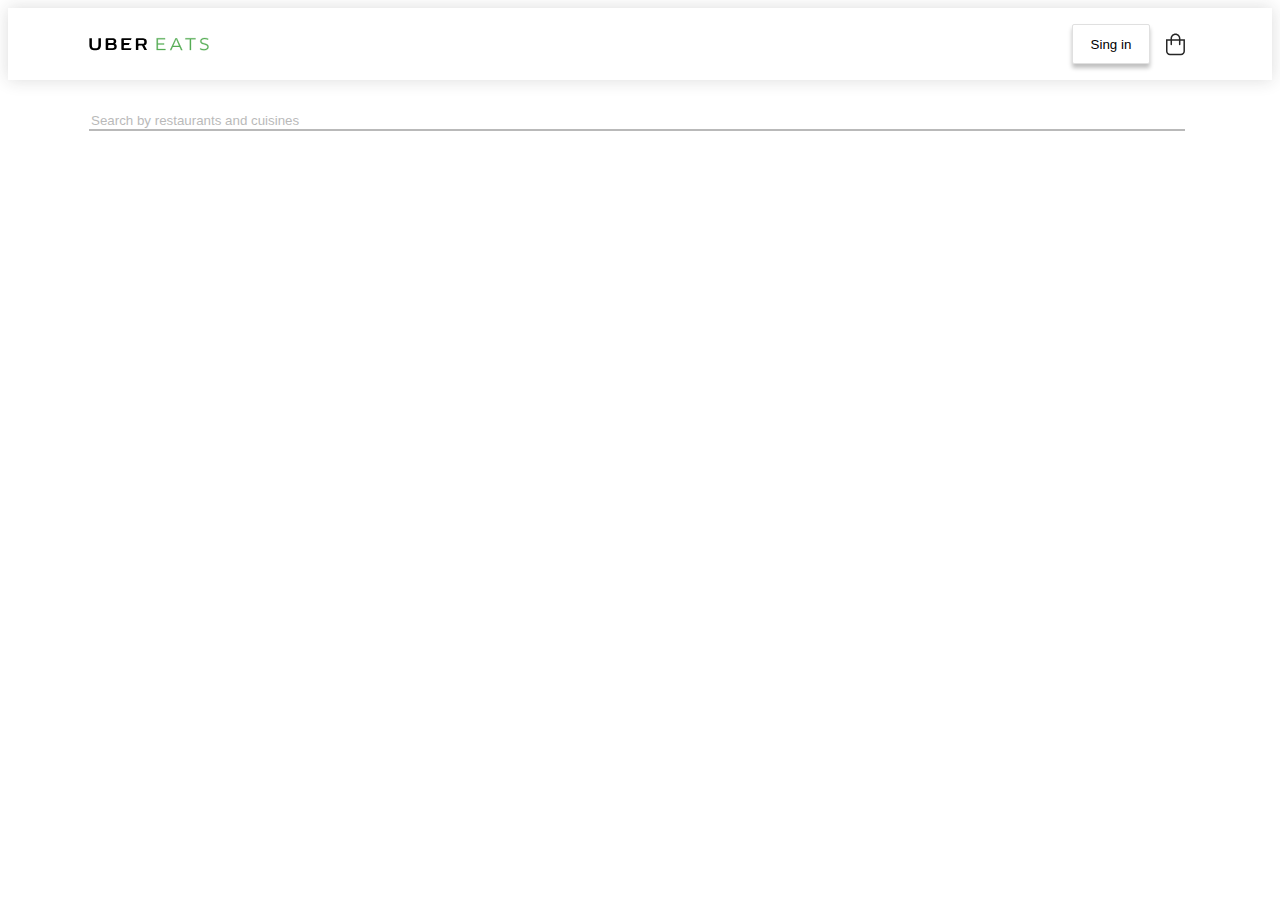
==== .vscode/UberEats_project/index.html @ 7fab32bd "2 block" ====
<!DOCTYPE html>
<html lang="en">

<head>
  <meta charset="UTF-8" />
  <meta http-equiv="X-UA-Compatible" content="IE=edge" />
  <meta name="viewport" content="width=device-width, initial-scale=1.0" />
  <title>Houston</title>
  <link rel="stylesheet" href="style.css">


</head>

<body>
  <header class="header">


    <div class="box">

      <img class="logo" src="jpg/logo.svg" alt="">
      <div class="wrapper">

        <button class="button">Sing in</button>
        <img class="basket" src="jpg/basket.svg" alt="">


      </div>


    </div>
    <div class="block1">
      <div class="container">
        <form>
          <input class="text1" placeholder="Search by restaurants and cuisines">

        </form>
      </div>
    </div>


  </header>

</body>
---- .vscode/UberEats_project/style.css ----
.box {
  box-sizing: border-box;
  margin: 0 auto;
  padding-left: 81px;
  padding-right: 87px;
  display: flex;
  justify-content: space-between;
  align-items: center;
  height: 72px;
}
.header {
  width: 100%;
  height: 72px;
  background: #ffffff;
  box-shadow: 0px 0px 16px rgba(38, 38, 38, 0.16);
}

.wrapper {
  display: flex;
  justify-content: flex-end;
  gap: 16px;
}

.button {
  width: 78px;
  height: 40px;
  border: 1px solid #e0e0e0;
  box-shadow: 0px 4px 4px rgba(0, 0, 0, 0.25);
  border-radius: 2px;
  background: #ffffff;
}
.container {
  box-sizing: border-box;
  margin: 0 auto;
  padding-left: 81px;
  padding-right: 87px;
  height: 100%;
}
.block1 {
  width: 100%;
  height: 192px;
}
form {
  padding-top: 32px;
  display: flex;
  align-items: end;
}
input {
  width: 100%;
  display: flex;
  align-items: end;
  border-top: hidden;
  border-left: hidden;
  border-right: hidden;

  color: 2px solid #626262;
  mix-blend-mode: normal;
  opacity: 0.5;
}
.text1 {
  color: #626262;

  mix-blend-mode: normal;
  opacity: 0.5;
}
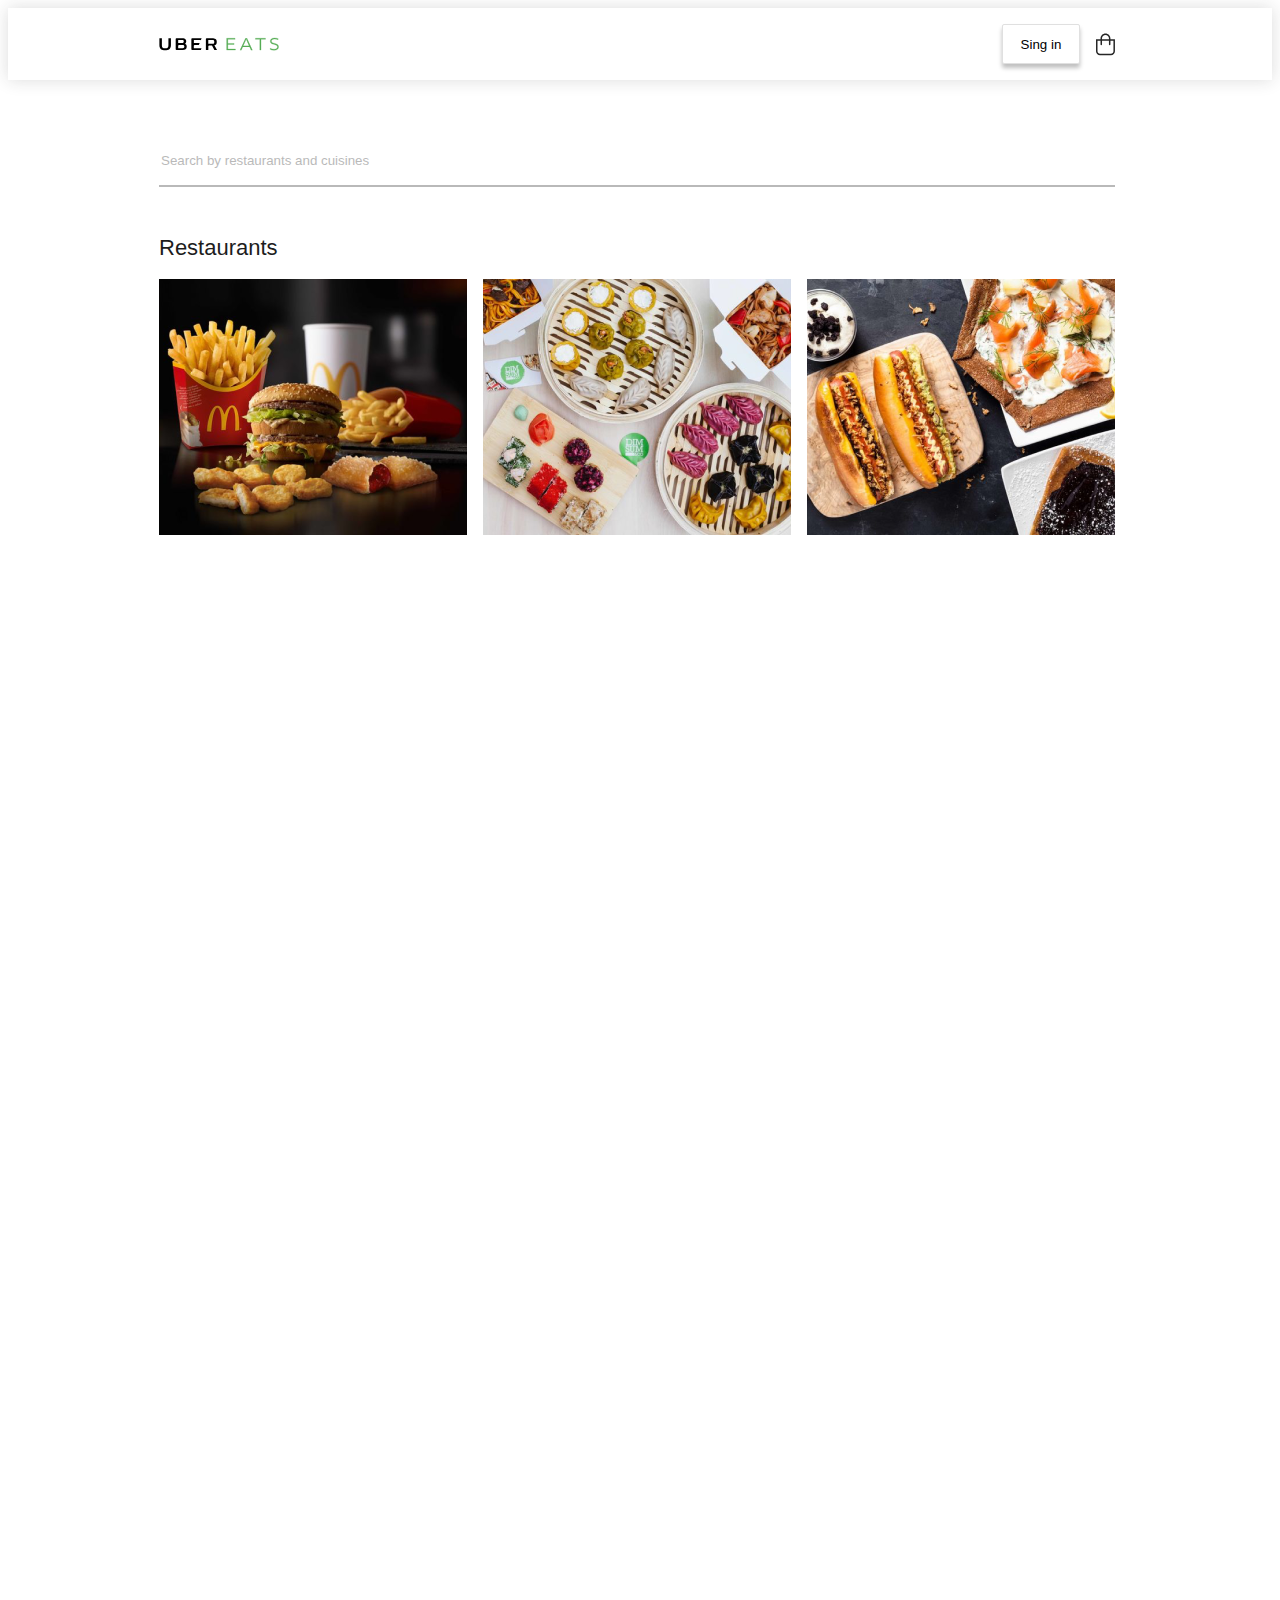
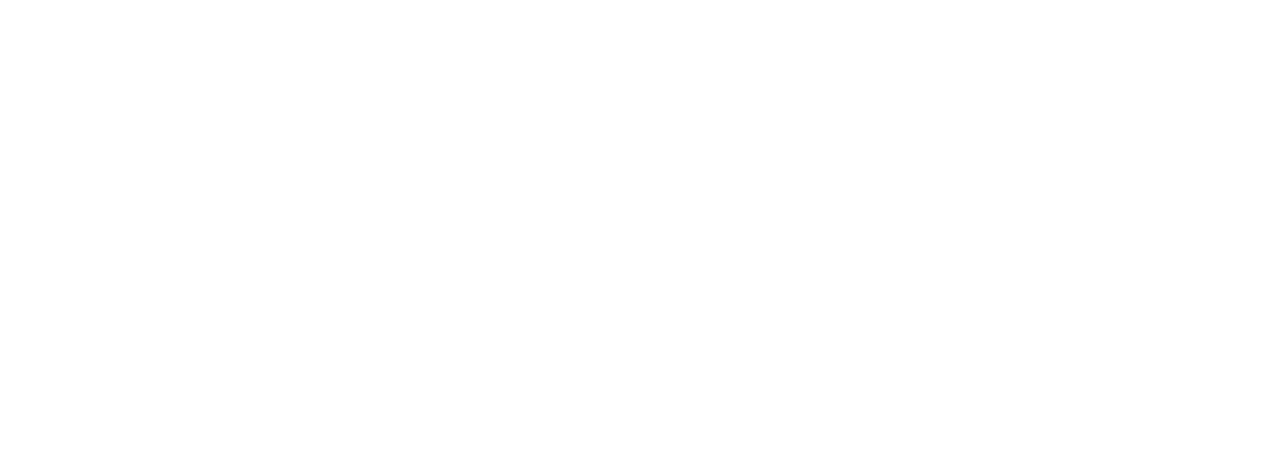
==== commit c298ea99: "block2" ====
--- a/.vscode/UberEats_project/index.html
+++ b/.vscode/UberEats_project/index.html
@@ -27,7 +27,9 @@
       </div>
 
 
+
     </div>
+  </header>
     <div class="block1">
       <div class="container">
         <form>
@@ -37,7 +39,28 @@
       </div>
     </div>
 
+    <div class="block2">
+      <div class="container">
+        <h1>Restaurants</h1>
+        <div class="restaurants">
+          <div class="rest">
+            <img src="jpg/first.png" alt="">
+           
+          </div>
+          <div class="rest">
+            <img src="jpg/second.png" alt="">
+           
+          </div>
+          <div class="rest">
+            <img src="jpg/third.png" alt="">
+           
+          </div>
+        </div>
+      </div>
+    </div>
 
-  </header>
+
+
+  
 
 </body>--- a/.vscode/UberEats_project/style.css
+++ b/.vscode/UberEats_project/style.css
@@ -1,4 +1,5 @@
 .box {
+  width: 1124px;
   box-sizing: border-box;
   margin: 0 auto;
   padding-left: 81px;
@@ -30,6 +31,7 @@
   background: #ffffff;
 }
 .container {
+  width: 1124px;
   box-sizing: border-box;
   margin: 0 auto;
   padding-left: 81px;
@@ -38,7 +40,7 @@
 }
 .block1 {
   width: 100%;
-  height: 192px;
+  height: 136px;
 }
 form {
   padding-top: 32px;
@@ -47,8 +49,9 @@
 }
 input {
   width: 100%;
+  height: 48px;
   display: flex;
-  align-items: end;
+  align-items: flex-end;
   border-top: hidden;
   border-left: hidden;
   border-right: hidden;
@@ -58,8 +61,37 @@
   opacity: 0.5;
 }
 .text1 {
+  padding-top: 24px;
   color: #626262;
+  
 
   mix-blend-mode: normal;
   opacity: 0.5;
 }
+
+.block2{
+  width: 100%;
+  height: 1812px;
+}
+
+.restaurants{
+  display: flex;
+  justify-content: space-between;
+  gap: 11px;
+}
+.rest{
+  width: 308px;
+  height: 366px;
+}
+h1{
+  font-family: 'Roboto',sans-serif;
+font-style: normal;
+font-weight: 300;
+font-size: 22px;
+line-height: 34px;
+
+
+color: #1D1D1D;
+
+}
+
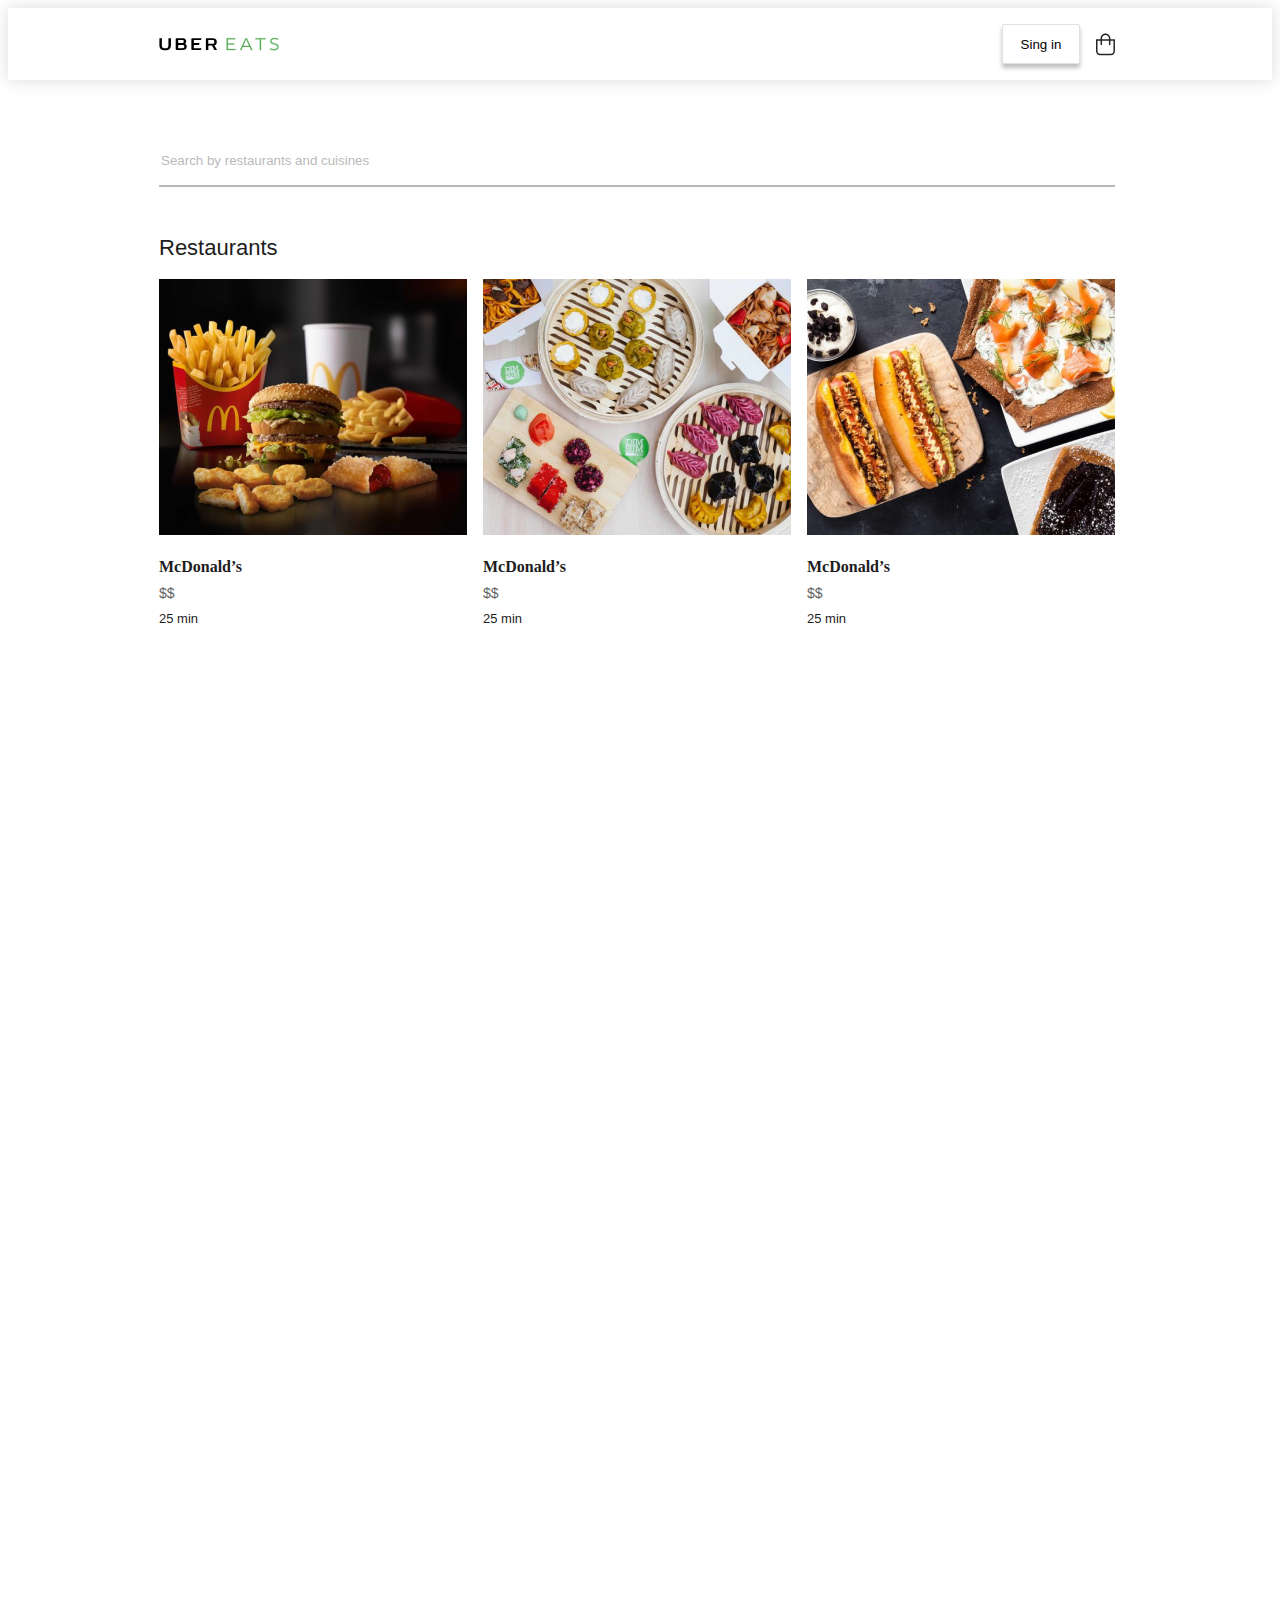
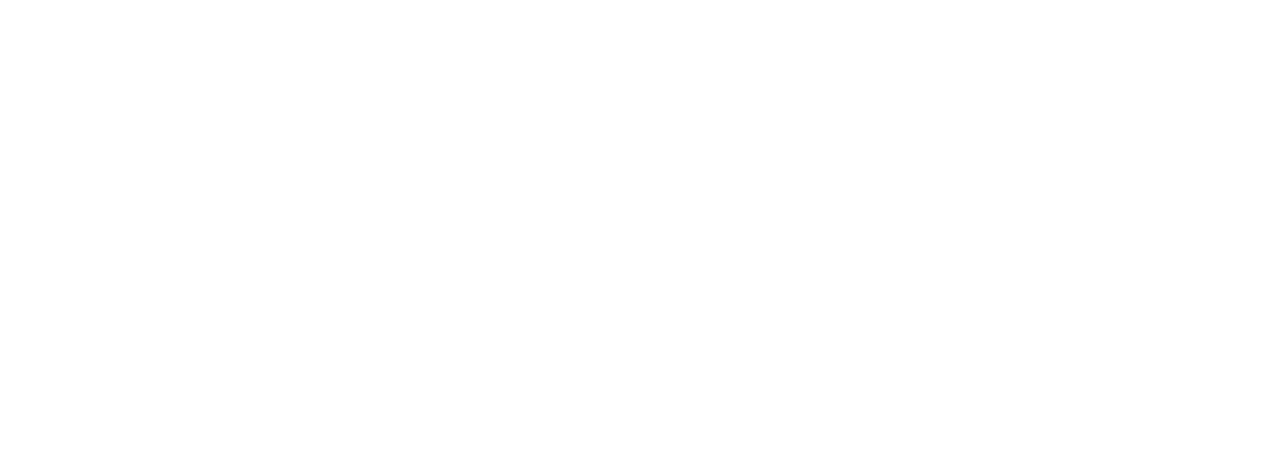
==== commit dbd61298: "1/3 block 2" ====
--- a/.vscode/UberEats_project/index.html
+++ b/.vscode/UberEats_project/index.html
@@ -30,37 +30,50 @@
 
     </div>
   </header>
-    <div class="block1">
-      <div class="container">
-        <form>
-          <input class="text1" placeholder="Search by restaurants and cuisines">
+  <div class="block1">
+    <div class="container">
+      <form>
+        <input class="text1" placeholder="Search by restaurants and cuisines">
 
-        </form>
-      </div>
+      </form>
     </div>
+  </div>
 
-    <div class="block2">
-      <div class="container">
-        <h1>Restaurants</h1>
-        <div class="restaurants">
-          <div class="rest">
-            <img src="jpg/first.png" alt="">
-           
+  <div class="block2">
+    <div class="container">
+      <h1>Restaurants</h1>
+      <div class="restaurants">
+        <div class="rest">
+          <img src="jpg/first.png" alt="">
+          <div class="descriprion">
+            <p div class="restaurants_name">McDonald’s</p>
+            <p div class="descriprion1">$$</p>
+            <p div class="time">25 min</p>
           </div>
-          <div class="rest">
-            <img src="jpg/second.png" alt="">
-           
+        </div>
+        <div class="rest">
+          <img src="jpg/second.png" alt="">
+          <div class="descriprion">
+            <p div class="restaurants_name">McDonald’s</p>
+            <p div class="descriprion1">$$</p>
+            <p div class="time">25 min</p>
           </div>
-          <div class="rest">
-            <img src="jpg/third.png" alt="">
-           
+
+        </div>
+        <div class="rest">
+          <img src="jpg/third.png" alt="">
+          <div class="descriprion">
+            <p div class="restaurants_name">McDonald’s</p>
+            <p div class="descriprion1">$$</p>
+            <p div class="time">25 min</p>
           </div>
         </div>
       </div>
     </div>
+  </div>
 
 
 
-  
+
 
 </body>--- a/.vscode/UberEats_project/style.css
+++ b/.vscode/UberEats_project/style.css
@@ -1,5 +1,5 @@
 .box {
-  width: 1124px;
+  max-width: 1124px;
   box-sizing: border-box;
   margin: 0 auto;
   padding-left: 81px;
@@ -31,7 +31,7 @@
   background: #ffffff;
 }
 .container {
-  width: 1124px;
+  max-width: 1124px;
   box-sizing: border-box;
   margin: 0 auto;
   padding-left: 81px;
@@ -63,35 +63,67 @@
 .text1 {
   padding-top: 24px;
   color: #626262;
-  
 
   mix-blend-mode: normal;
   opacity: 0.5;
 }
 
-.block2{
+.block2 {
   width: 100%;
   height: 1812px;
 }
 
-.restaurants{
+.restaurants {
   display: flex;
+  flex-wrap: wrap;
   justify-content: space-between;
   gap: 11px;
 }
-.rest{
+.rest {
   width: 308px;
   height: 366px;
 }
-h1{
-  font-family: 'Roboto',sans-serif;
-font-style: normal;
-font-weight: 300;
-font-size: 22px;
-line-height: 34px;
+h1 {
+  font-family: "Roboto", sans-serif;
+  font-style: normal;
+  font-weight: 300;
+  font-size: 22px;
+  line-height: 34px;
 
-
-color: #1D1D1D;
-
+  color: #1d1d1d;
+}
+.descriprion {
+  padding-top: 16px;
+  display: flex;
+  flex-direction: column;
+  justify-content: center;
+  gap: 4px;
+  flex-shrink: 0;
+}
+.restaurants_name {
+  margin: 0;
+  color: #1d1d1d;
+  font-weight: 900;
+  font-size: 16px;
+  font-family: Roboto;
+  line-height: 24px;
 }
 
+.descriprion1 {
+  margin: 0;
+
+  color: #626262;
+  font-weight: 300;
+  font-size: 14px;
+  font-family: Roboto, sans-serif;
+  line-height: 21px;
+}
+
+.time {
+  margin: 0;
+  color: #1d1d1d;
+  font-size: 13px;
+  font-weight: 500;
+  font-family: Roboto, sans-serif;
+  line-height: 21px;
+}
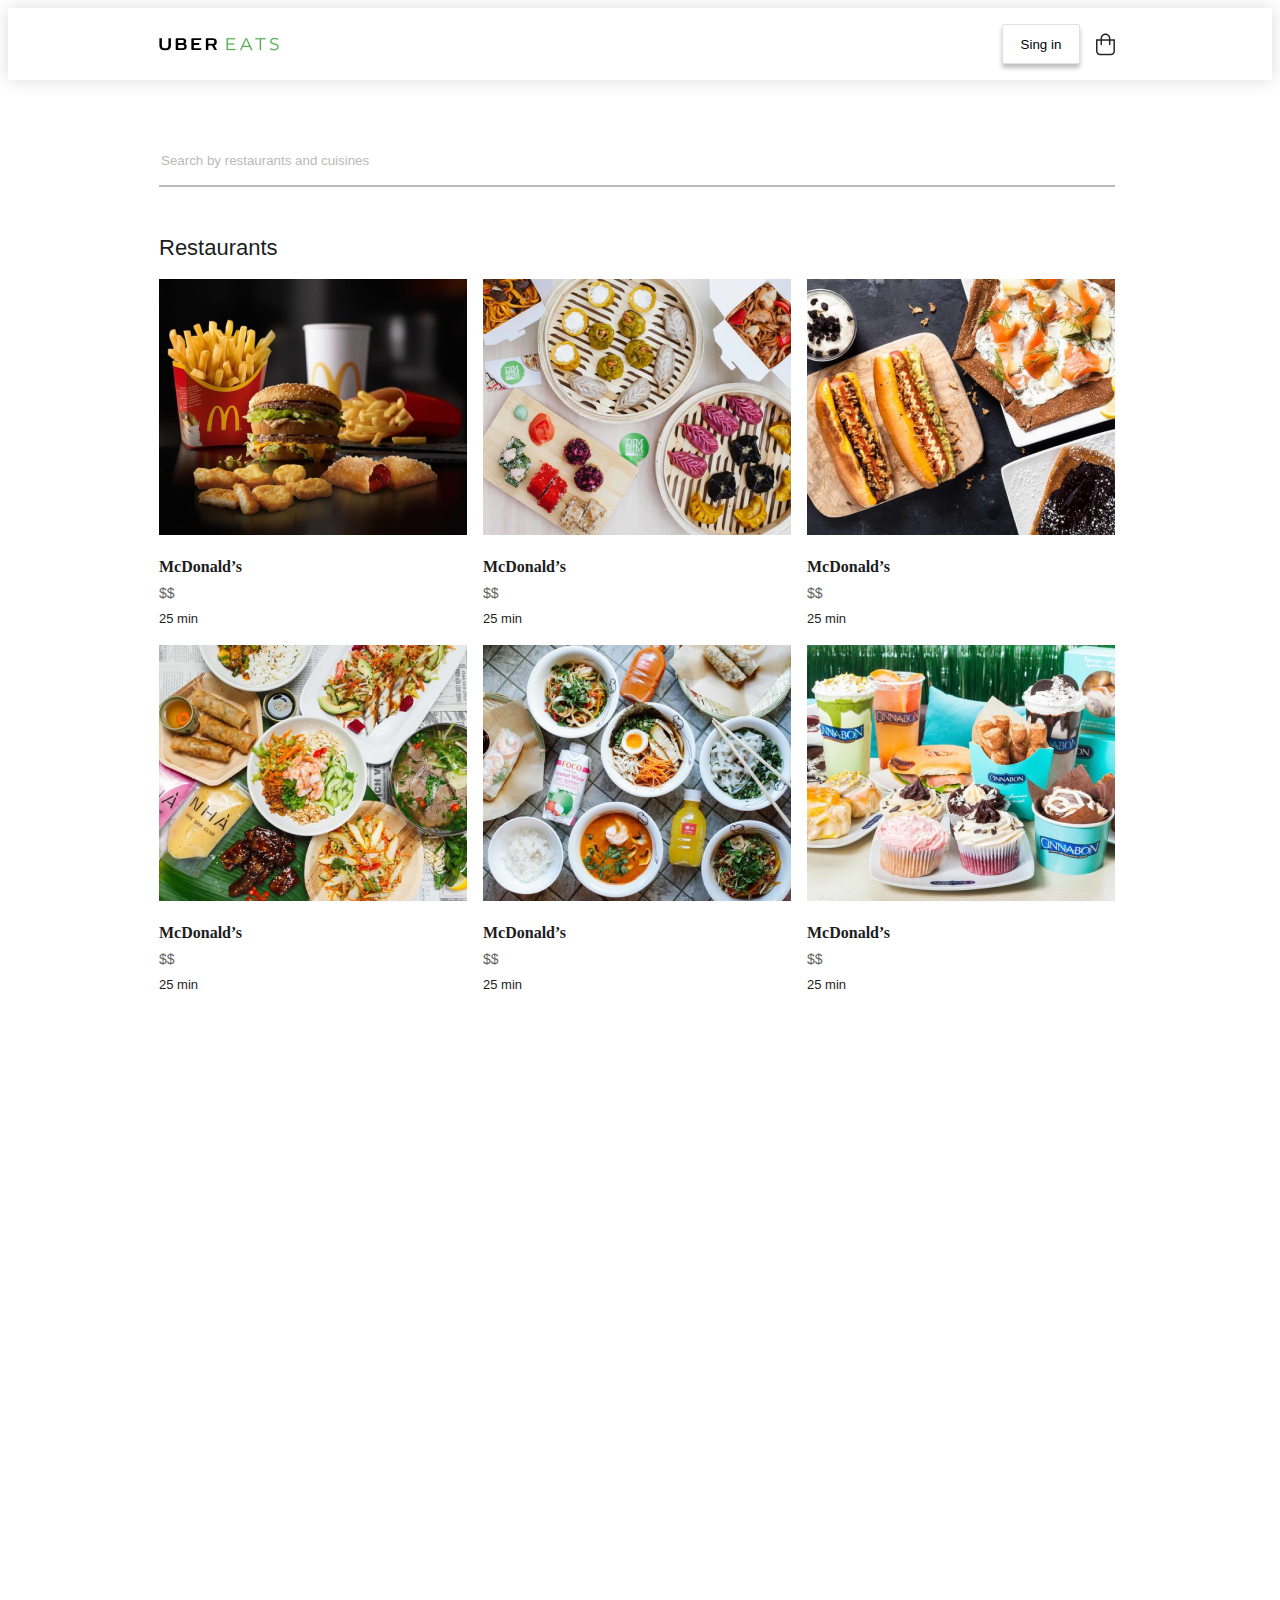
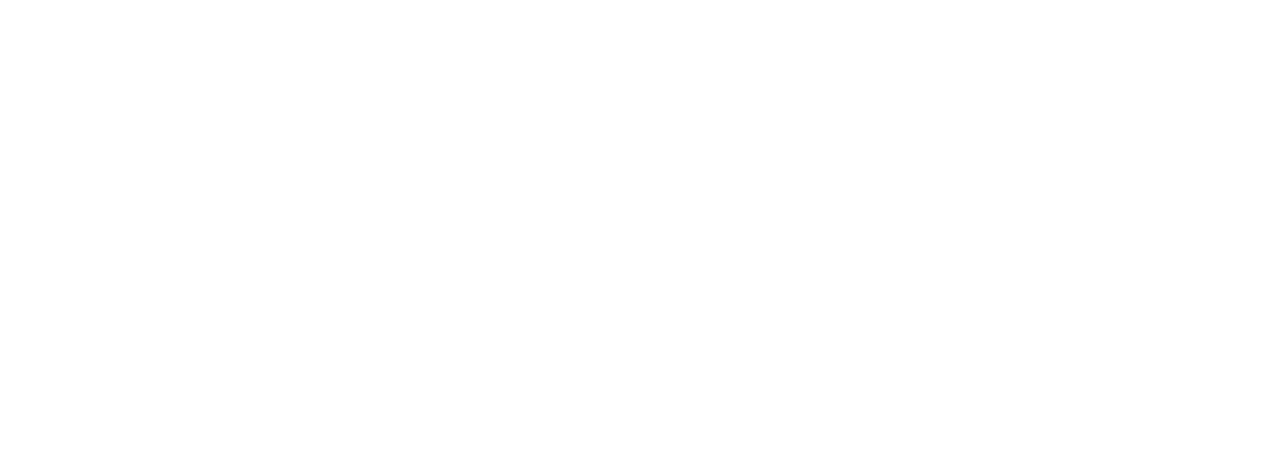
==== commit b1f6eb3f: "2/3" ====
--- a/.vscode/UberEats_project/index.html
+++ b/.vscode/UberEats_project/index.html
@@ -69,6 +69,33 @@
           </div>
         </div>
       </div>
+      <div class="restaurants">
+        <div class="rest">
+          <img src="jpg/4.png" alt="">
+          <div class="descriprion">
+            <p div class="restaurants_name">McDonald’s</p>
+            <p div class="descriprion1">$$</p>
+            <p div class="time">25 min</p>
+          </div>
+        </div>
+        <div class="rest">
+          <img src="jpg/5.png" alt="">
+          <div class="descriprion">
+            <p div class="restaurants_name">McDonald’s</p>
+            <p div class="descriprion1">$$</p>
+            <p div class="time">25 min</p>
+          </div>
+
+        </div>
+        <div class="rest">
+          <img src="jpg/6.png" alt="">
+          <div class="descriprion">
+            <p div class="restaurants_name">McDonald’s</p>
+            <p div class="descriprion1">$$</p>
+            <p div class="time">25 min</p>
+          </div>
+        </div>
+      </div>
     </div>
   </div>
 
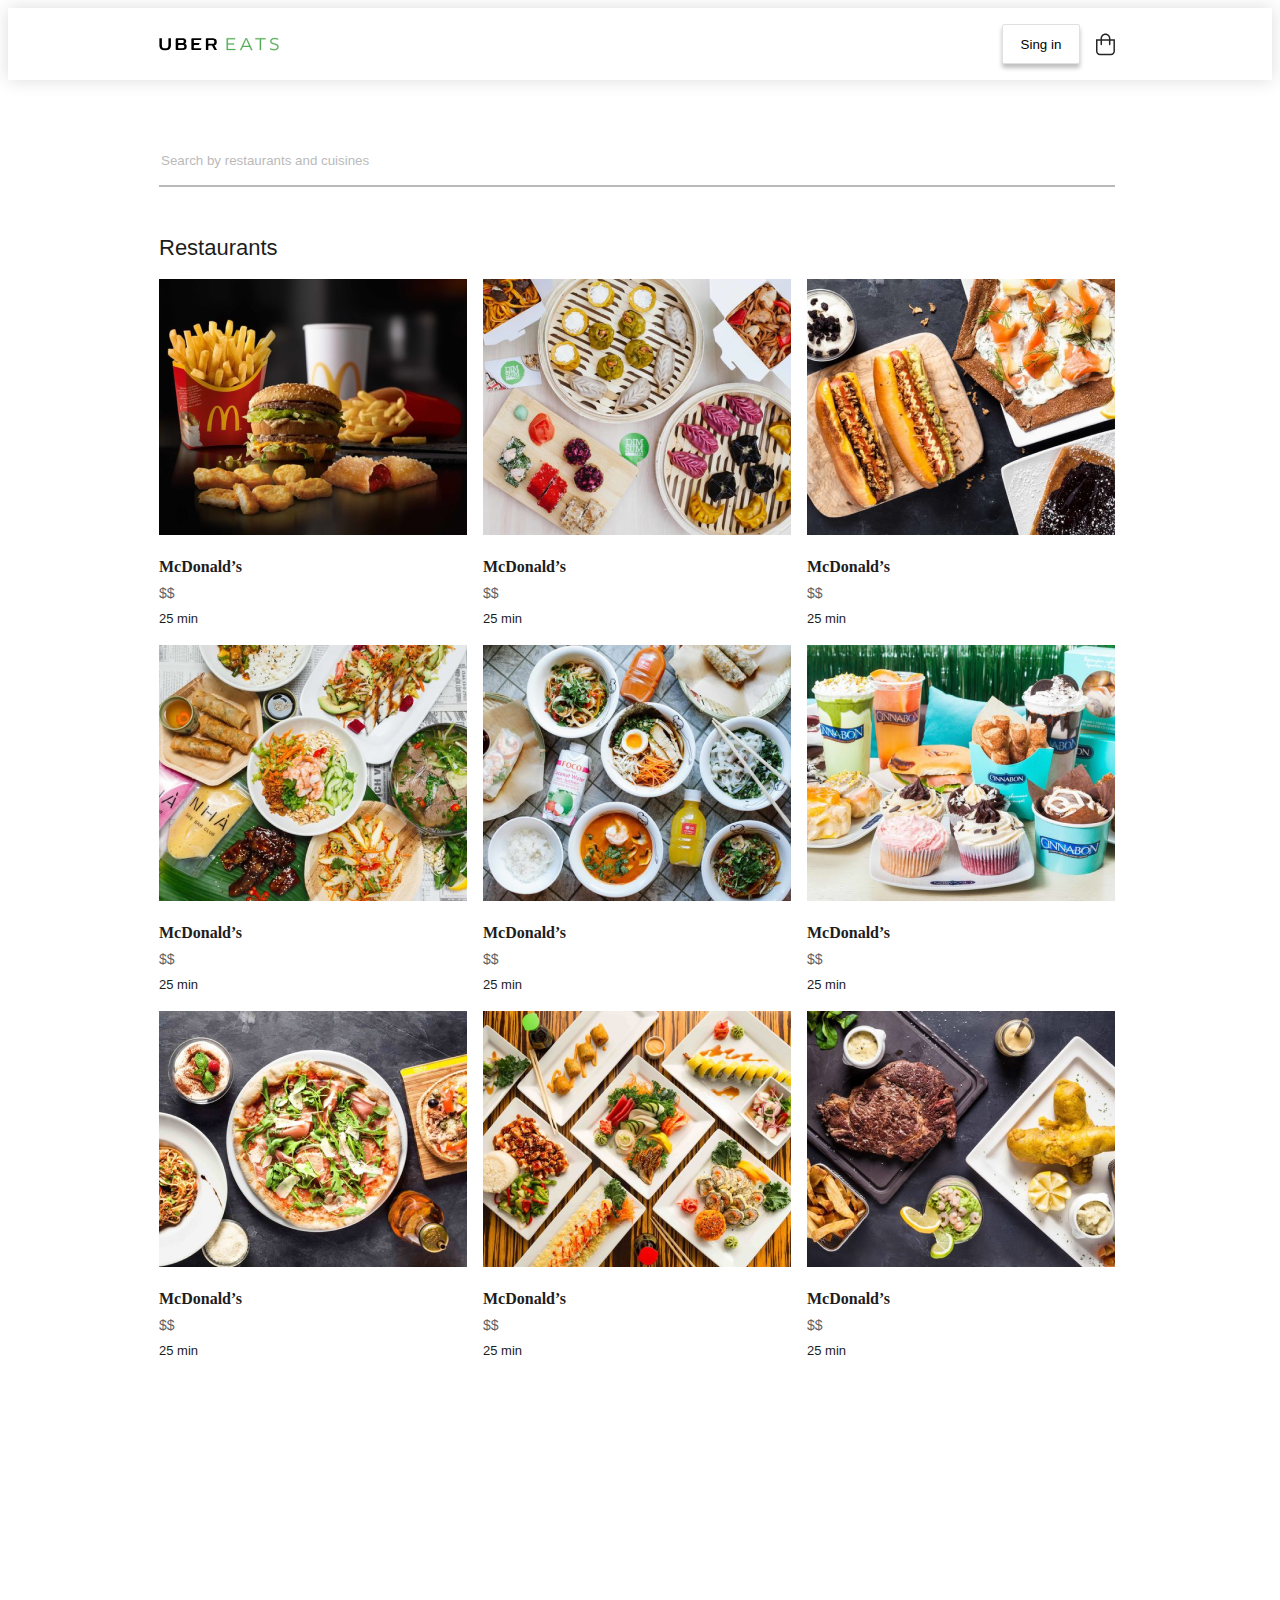
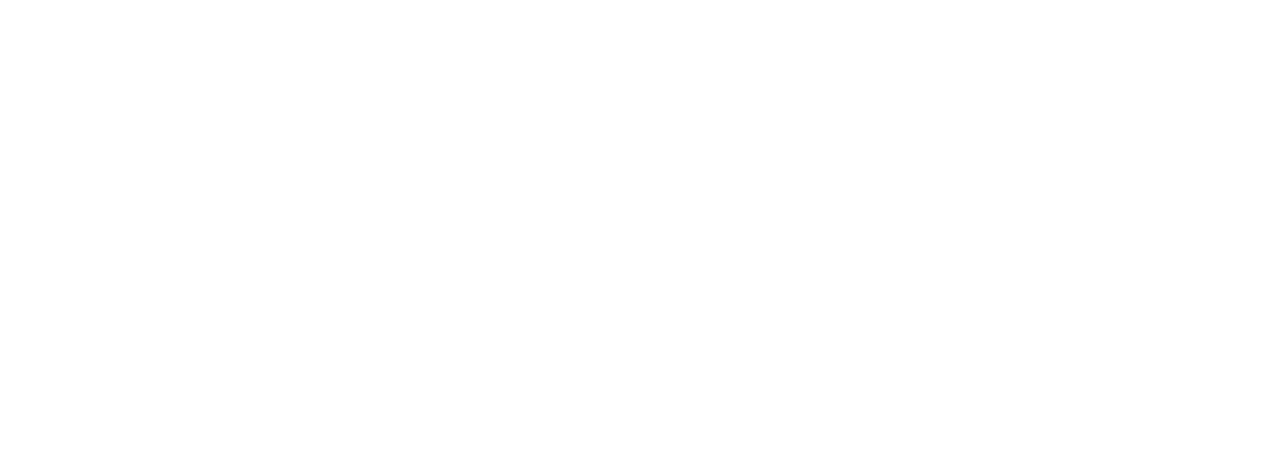
==== commit 834e2884: "block2 3/3 only photo, without description" ====
--- a/.vscode/UberEats_project/index.html
+++ b/.vscode/UberEats_project/index.html
@@ -96,6 +96,33 @@
           </div>
         </div>
       </div>
+      <div class="restaurants">
+        <div class="rest">
+          <img src="jpg/7.png" alt="">
+          <div class="descriprion">
+            <p div class="restaurants_name">McDonald’s</p>
+            <p div class="descriprion1">$$</p>
+            <p div class="time">25 min</p>
+          </div>
+        </div>
+        <div class="rest">
+          <img src="jpg/8.png" alt="">
+          <div class="descriprion">
+            <p div class="restaurants_name">McDonald’s</p>
+            <p div class="descriprion1">$$</p>
+            <p div class="time">25 min</p>
+          </div>
+
+        </div>
+        <div class="rest">
+          <img src="jpg/9.png" alt="">
+          <div class="descriprion">
+            <p div class="restaurants_name">McDonald’s</p>
+            <p div class="descriprion1">$$</p>
+            <p div class="time">25 min</p>
+          </div>
+        </div>
+      </div>
     </div>
   </div>
 
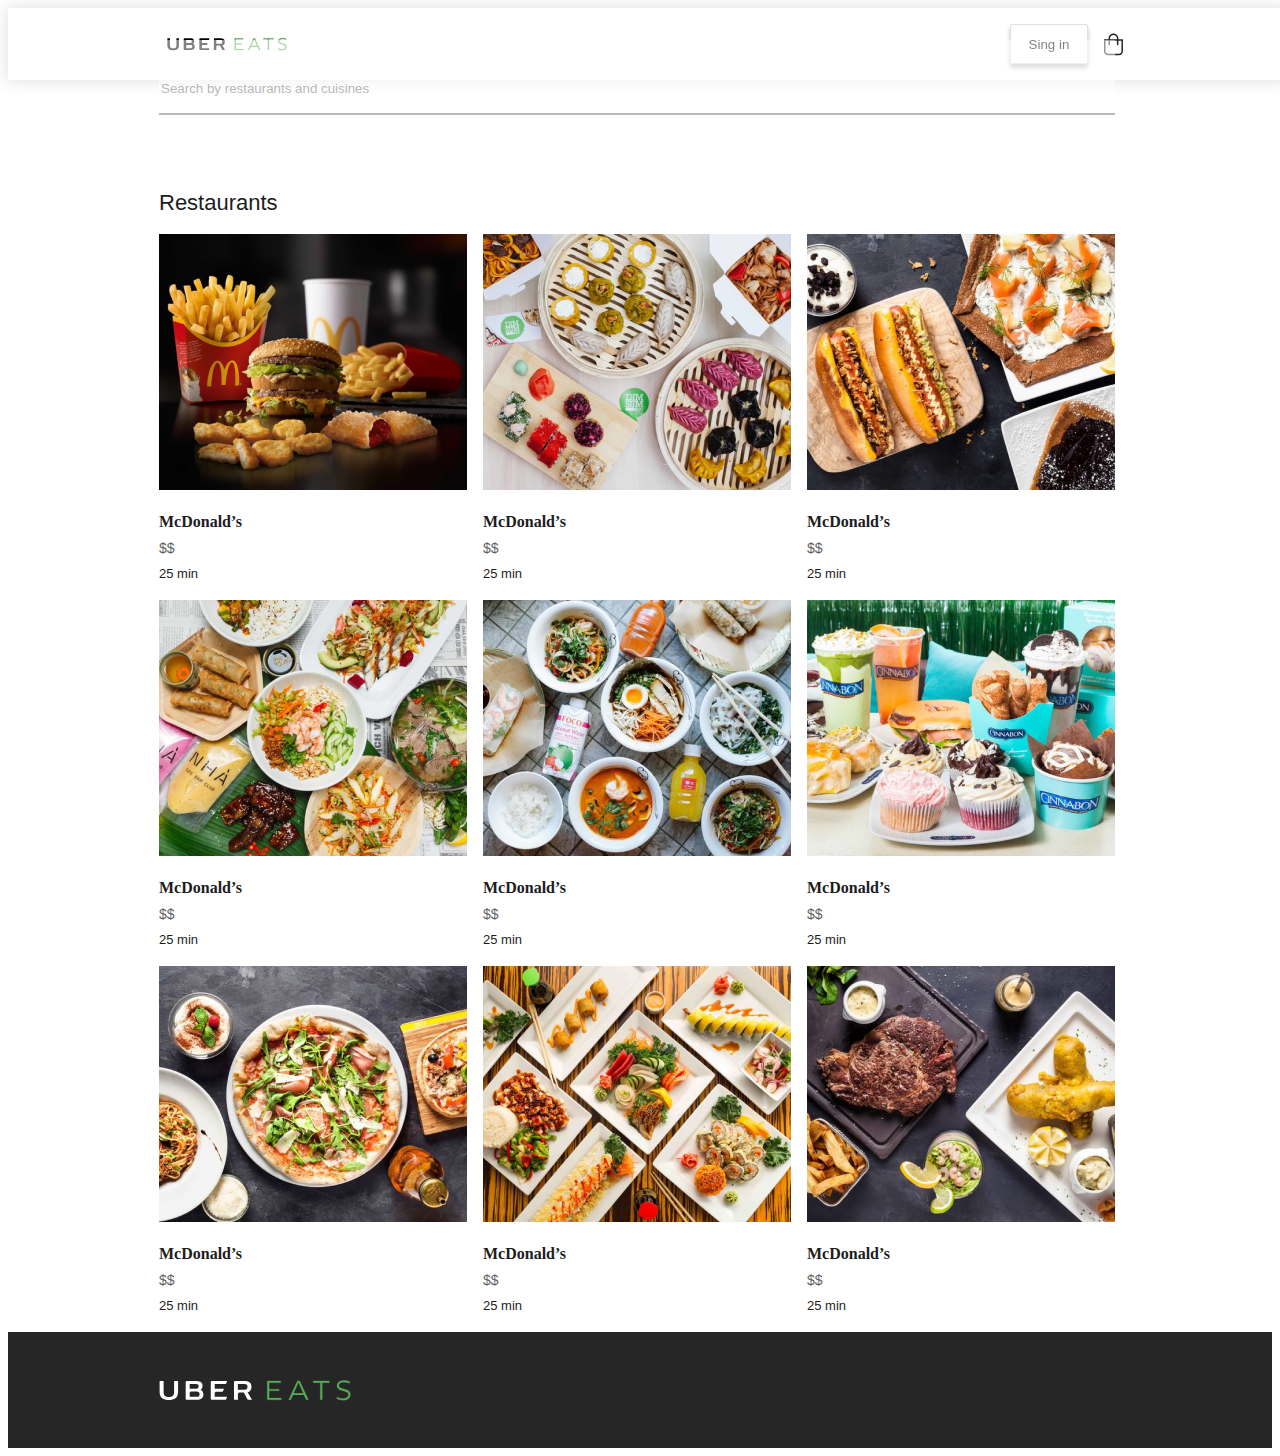
==== commit 02e6d256: "+" ====
--- a/.vscode/UberEats_project/index.html
+++ b/.vscode/UberEats_project/index.html
@@ -12,117 +12,144 @@
 </head>
 
 <body>
-  <header class="header">
+  <div class="main">
+    <header class="header">
 
 
-    <div class="box">
+      <div class="box">
 
-      <img class="logo" src="jpg/logo.svg" alt="">
-      <div class="wrapper">
+        <img class="logo" src="jpg/logo.svg" alt="">
+        <div class="wrapper">
 
-        <button class="button">Sing in</button>
-        <img class="basket" src="jpg/basket.svg" alt="">
+          <button class="button">Sing in</button>
+          <img class="basket" src="jpg/basket.svg" alt="">
+
+
+        </div>
+
+
+
+      </div>
+    </header>
+
+    <div class="block1">
+      <div class="container">
+        <form>
+          <input class="text1" placeholder="Search by restaurants and cuisines">
+
+        </form>
+      </div>
+    </div>
+
+    <div class="block2">
+      <div class="container">
+        <h1>Restaurants</h1>
+        <div class="restaurants">
+          <div class="rest">
+            <img src="jpg/first.png" alt="">
+            <div class="descriprion">
+              <p div class="restaurants_name">McDonald’s</p>
+              <p div class="descriprion1">$$</p>
+              <p div class="time">25 min</p>
+            </div>
+          </div>
+          <div class="rest">
+            <img src="jpg/second.png" alt="">
+            <div class="descriprion">
+              <p div class="restaurants_name">McDonald’s</p>
+              <p div class="descriprion1">$$</p>
+              <p div class="time">25 min</p>
+            </div>
+
+          </div>
+          <div class="rest">
+            <img src="jpg/third.png" alt="">
+            <div class="descriprion">
+              <p div class="restaurants_name">McDonald’s</p>
+              <p div class="descriprion1">$$</p>
+              <p div class="time">25 min</p>
+            </div>
+          </div>
+        </div>
+        <div class="restaurants">
+          <div class="rest">
+            <img src="jpg/4.png" alt="">
+            <div class="descriprion">
+              <p div class="restaurants_name">McDonald’s</p>
+              <p div class="descriprion1">$$</p>
+              <p div class="time">25 min</p>
+            </div>
+          </div>
+          <div class="rest">
+            <img src="jpg/5.png" alt="">
+            <div class="descriprion">
+              <p div class="restaurants_name">McDonald’s</p>
+              <p div class="descriprion1">$$</p>
+              <p div class="time">25 min</p>
+            </div>
+
+          </div>
+          <div class="rest">
+            <img src="jpg/6.png" alt="">
+            <div class="descriprion">
+              <p div class="restaurants_name">McDonald’s</p>
+              <p div class="descriprion1">$$</p>
+              <p div class="time">25 min</p>
+            </div>
+          </div>
+        </div>
+        <div class="restaurants">
+          <div class="rest">
+            <img src="jpg/7.png" alt="">
+            <div class="descriprion">
+              <p div class="restaurants_name">McDonald’s</p>
+              <p div class="descriprion1">$$</p>
+              <p div class="time">25 min</p>
+            </div>
+          </div>
+          <div class="rest">
+            <img src="jpg/8.png" alt="">
+            <div class="descriprion">
+              <p div class="restaurants_name">McDonald’s</p>
+              <p div class="descriprion1">$$</p>
+              <p div class="time">25 min</p>
+            </div>
+
+          </div>
+          <div class="rest">
+            <img src="jpg/9.png" alt="">
+            <div class="descriprion">
+              <p div class="restaurants_name">McDonald’s</p>
+              <p div class="descriprion1">$$</p>
+              <p div class="time">25 min</p>
+            </div>
+          </div>
+        </div>
+      </div>
+    </div>
+    <div class="block3">
+      <div class="container">
+        <div class="subblock">
+          <div class="filling1">
+            <img src="jpg/white-logo.svg" alt="">
+
+
+          </div>
+          <div class="filling2">
+
+          </div>
+          <div class="filling3">
+
+          </div>
+          <div class="filling4">
+
+          </div>
+
+        </div>
 
 
       </div>
 
-
-
-    </div>
-  </header>
-  <div class="block1">
-    <div class="container">
-      <form>
-        <input class="text1" placeholder="Search by restaurants and cuisines">
-
-      </form>
-    </div>
-  </div>
-
-  <div class="block2">
-    <div class="container">
-      <h1>Restaurants</h1>
-      <div class="restaurants">
-        <div class="rest">
-          <img src="jpg/first.png" alt="">
-          <div class="descriprion">
-            <p div class="restaurants_name">McDonald’s</p>
-            <p div class="descriprion1">$$</p>
-            <p div class="time">25 min</p>
-          </div>
-        </div>
-        <div class="rest">
-          <img src="jpg/second.png" alt="">
-          <div class="descriprion">
-            <p div class="restaurants_name">McDonald’s</p>
-            <p div class="descriprion1">$$</p>
-            <p div class="time">25 min</p>
-          </div>
-
-        </div>
-        <div class="rest">
-          <img src="jpg/third.png" alt="">
-          <div class="descriprion">
-            <p div class="restaurants_name">McDonald’s</p>
-            <p div class="descriprion1">$$</p>
-            <p div class="time">25 min</p>
-          </div>
-        </div>
-      </div>
-      <div class="restaurants">
-        <div class="rest">
-          <img src="jpg/4.png" alt="">
-          <div class="descriprion">
-            <p div class="restaurants_name">McDonald’s</p>
-            <p div class="descriprion1">$$</p>
-            <p div class="time">25 min</p>
-          </div>
-        </div>
-        <div class="rest">
-          <img src="jpg/5.png" alt="">
-          <div class="descriprion">
-            <p div class="restaurants_name">McDonald’s</p>
-            <p div class="descriprion1">$$</p>
-            <p div class="time">25 min</p>
-          </div>
-
-        </div>
-        <div class="rest">
-          <img src="jpg/6.png" alt="">
-          <div class="descriprion">
-            <p div class="restaurants_name">McDonald’s</p>
-            <p div class="descriprion1">$$</p>
-            <p div class="time">25 min</p>
-          </div>
-        </div>
-      </div>
-      <div class="restaurants">
-        <div class="rest">
-          <img src="jpg/7.png" alt="">
-          <div class="descriprion">
-            <p div class="restaurants_name">McDonald’s</p>
-            <p div class="descriprion1">$$</p>
-            <p div class="time">25 min</p>
-          </div>
-        </div>
-        <div class="rest">
-          <img src="jpg/8.png" alt="">
-          <div class="descriprion">
-            <p div class="restaurants_name">McDonald’s</p>
-            <p div class="descriprion1">$$</p>
-            <p div class="time">25 min</p>
-          </div>
-
-        </div>
-        <div class="rest">
-          <img src="jpg/9.png" alt="">
-          <div class="descriprion">
-            <p div class="restaurants_name">McDonald’s</p>
-            <p div class="descriprion1">$$</p>
-            <p div class="time">25 min</p>
-          </div>
-        </div>
-      </div>
     </div>
   </div>
 
--- a/.vscode/UberEats_project/style.css
+++ b/.vscode/UberEats_project/style.css
@@ -9,7 +9,13 @@
   align-items: center;
   height: 72px;
 }
+.main {
+  display: flex;
+  flex-direction: column;
+  justify-content: flex-start;
+}
 .header {
+  position: fixed;
   width: 100%;
   height: 72px;
   background: #ffffff;
@@ -40,7 +46,8 @@
 }
 .block1 {
   width: 100%;
-  height: 136px;
+  height: 100%;
+  padding-bottom: 56px;
 }
 form {
   padding-top: 32px;
@@ -70,7 +77,7 @@
 
 .block2 {
   width: 100%;
-  height: 1812px;
+  height: 100%;
 }
 
 .restaurants {
@@ -127,3 +134,19 @@
   font-family: Roboto, sans-serif;
   line-height: 21px;
 }
+.block3{
+  
+  width: 100%;
+  height: 100%;
+  background: #262626;
+}
+.subblock{
+  display: flex;
+  flex-direction: column;
+}
+.filling1 {
+  display: flex;
+  justify-content: start;
+  height: 116px;
+
+}
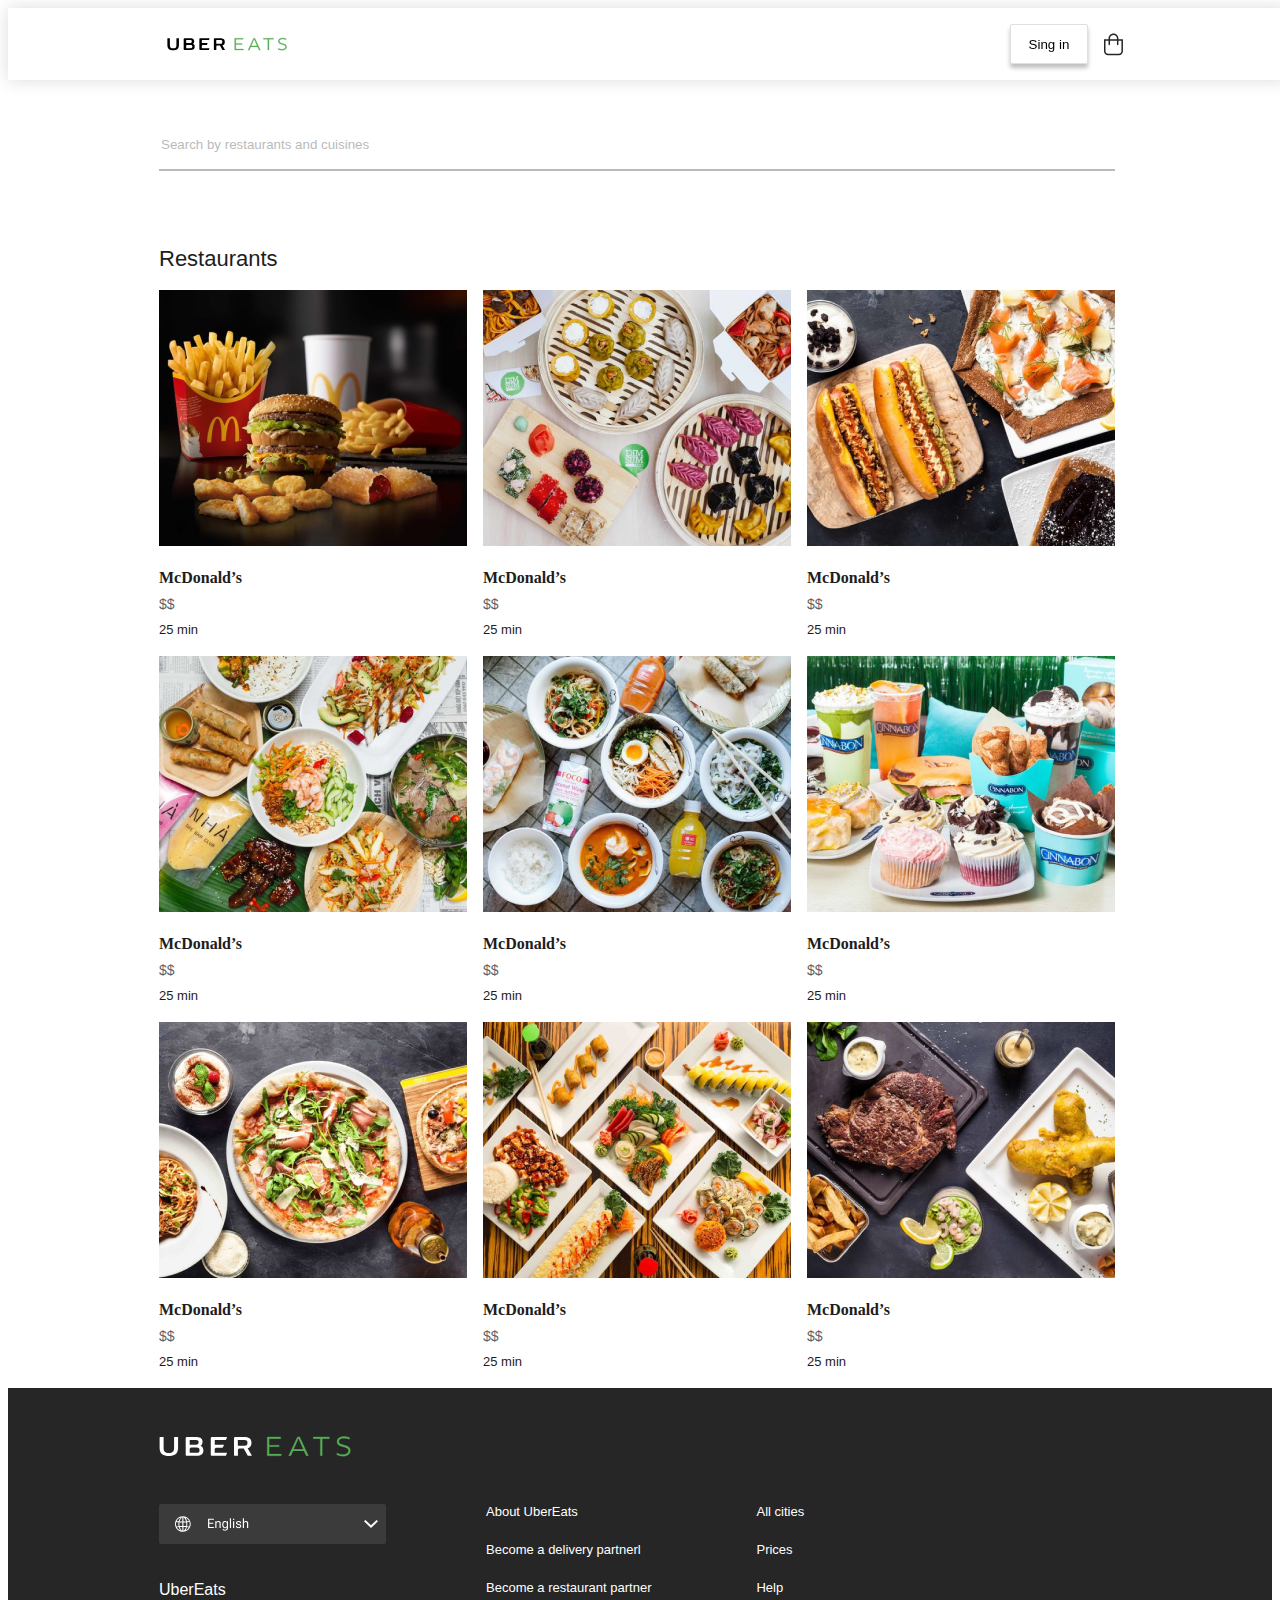
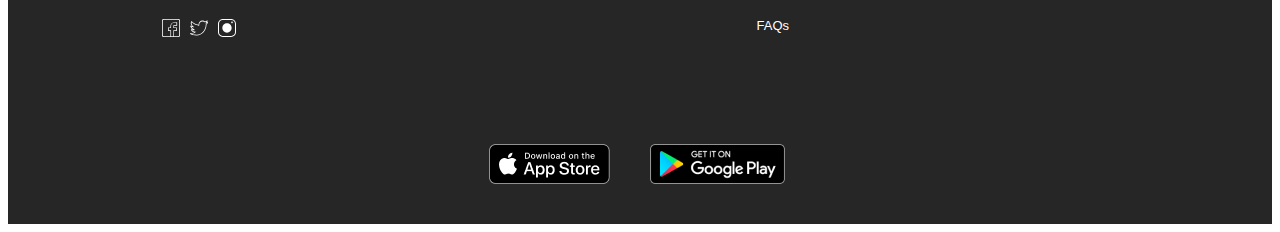
==== commit d8a1edd3: "block3" ====
--- a/.vscode/UberEats_project/index.html
+++ b/.vscode/UberEats_project/index.html
@@ -136,9 +136,33 @@
 
           </div>
           <div class="filling2">
+            <div class="desc1">
+              <img class="logo2" src="jpg/language.svg" alt="">
+              <p class="UberEats">UberEats</p>
+              <div class="socials">
+                <img src="jpg/facebook.svg" alt="">
+                <img src="jpg/twitter.svg" alt="">
+                <img src="jpg/instagram.svg" alt="">
+              </div>
+
+            </div>
+            <div class="desc2">
+              <p>About UberEats</p>
+              <p>Become a delivery partnerl</p>
+              <p>Become a restaurant partner</p>
+            </div>
+            <div class="desc2">
+              <p>All cities</p>
+              <p>Prices</p>
+              <p>Help</p>
+              <p>FAQs</p>
+
+            </div>
 
           </div>
           <div class="filling3">
+            <img src="jpg/app_strore.png" alt="">
+            <img src="jpg/google_play.png" alt="">
 
           </div>
           <div class="filling4">
--- a/.vscode/UberEats_project/style.css
+++ b/.vscode/UberEats_project/style.css
@@ -45,6 +45,7 @@
   height: 100%;
 }
 .block1 {
+  margin-top: 56px;
   width: 100%;
   height: 100%;
   padding-bottom: 56px;
@@ -134,13 +135,12 @@
   font-family: Roboto, sans-serif;
   line-height: 21px;
 }
-.block3{
-  
+.block3 {
   width: 100%;
   height: 100%;
   background: #262626;
 }
-.subblock{
+.subblock {
   display: flex;
   flex-direction: column;
 }
@@ -148,5 +148,42 @@
   display: flex;
   justify-content: start;
   height: 116px;
-
 }
+.filling2 {
+  display: flex;
+  flex-direction: row;
+  gap: 100px;
+  flex-wrap: wrap;
+  margin-bottom: 48px;
+}
+.desc2 > p {
+  color: #fff;
+  font-size: 13px;
+  font-family: Roboto, sans-serif;
+  font-style: normal;
+  font-weight: 400;
+  line-height: normal;
+  margin: 0px;
+  padding: 0px 5px 23px 0px;
+}
+.UberEats {
+  color: #fff;
+  font-size: 16px;
+  font-family: Roboto, Arial, Helvetica, sans-serif;
+  font-style: normal;
+  font-weight: 400;
+  line-height: normal;
+  padding-top: 33px;
+  padding-bottom: 17px;
+  margin: 0px;
+}
+.socials {
+  display: flex;
+  gap: 4px;
+}
+.filling3 {
+  display: flex;
+  justify-content: center;
+  padding: 40px 0px 40px 0px;
+  gap: 40px;
+}
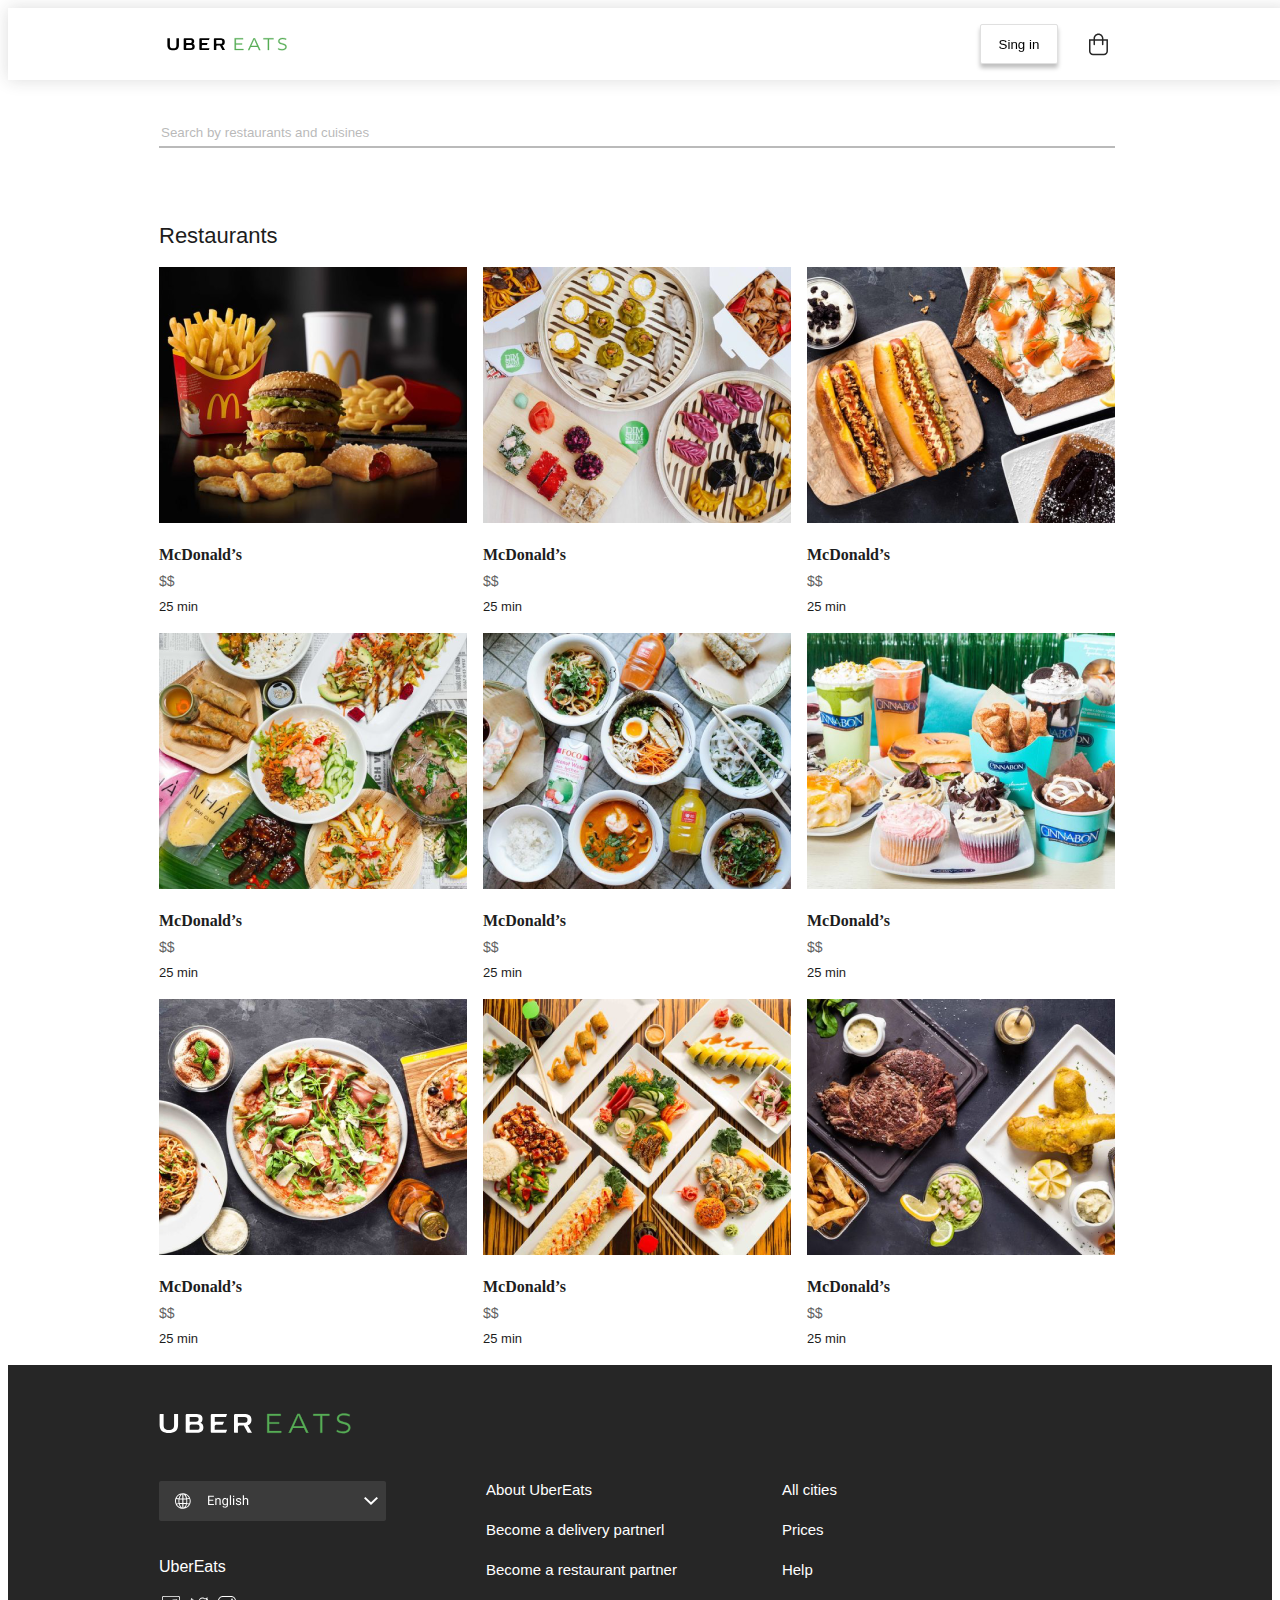
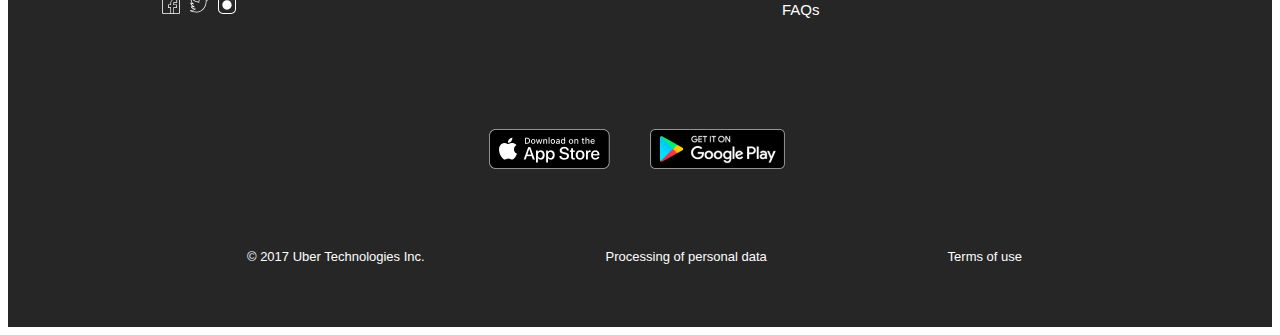
==== commit f5773605: "Finishing block3" ====
--- a/.vscode/UberEats_project/index.html
+++ b/.vscode/UberEats_project/index.html
@@ -34,7 +34,7 @@
 
     <div class="block1">
       <div class="container">
-        <form>
+        <form id="top">
           <input class="text1" placeholder="Search by restaurants and cuisines">
 
         </form>
@@ -166,6 +166,9 @@
 
           </div>
           <div class="filling4">
+            <p>© 2017 Uber Technologies Inc.</p>
+            <p>Processing of personal data</p>
+            <p>Terms of use</p>
 
           </div>
 
@@ -175,6 +178,9 @@
       </div>
 
     </div>
+    <div class="btn">
+      <a href="#top"><img src="jpg/btn-up.png" alt=""></a>
+    </div>
   </div>
 
 
--- a/.vscode/UberEats_project/style.css
+++ b/.vscode/UberEats_project/style.css
@@ -20,6 +20,9 @@
   height: 72px;
   background: #ffffff;
   box-shadow: 0px 0px 16px rgba(38, 38, 38, 0.16);
+}
+.basket {
+  margin: 0px 15px 0px 15px;
 }
 
 .wrapper {
@@ -57,7 +60,7 @@
 }
 input {
   width: 100%;
-  height: 48px;
+  height: 25px;
   display: flex;
   align-items: flex-end;
   border-top: hidden;
@@ -123,7 +126,7 @@
   color: #626262;
   font-weight: 300;
   font-size: 14px;
-  font-family: Roboto, sans-serif;
+  font-family: Roboto, Arial, Helvetica, sans-serif;
   line-height: 21px;
 }
 
@@ -132,7 +135,7 @@
   color: #1d1d1d;
   font-size: 13px;
   font-weight: 500;
-  font-family: Roboto, sans-serif;
+  font-family: Roboto, Arial, Helvetica, sans-serif;
   line-height: 21px;
 }
 .block3 {
@@ -158,8 +161,8 @@
 }
 .desc2 > p {
   color: #fff;
-  font-size: 13px;
-  font-family: Roboto, sans-serif;
+  font-size: 15px;
+  font-family: Roboto, Arial, Helvetica, sans-serif;
   font-style: normal;
   font-weight: 400;
   line-height: normal;
@@ -187,3 +190,24 @@
   padding: 40px 0px 40px 0px;
   gap: 40px;
 }
+.filling4 {
+  display: flex;
+  justify-content: space-around;
+  flex-wrap: wrap;
+  padding: 40px 0px 40px 0px;
+}
+.filling4 > p {
+  color: #fff;
+  font-size: 13px;
+  font-family: Roboto, Arial, Helvetica, sans-serif;
+  font-style: normal;
+  font-weight: 400;
+  line-height: normal;
+  margin: 0px;
+  padding: 0px 5px 23px 0px;
+}
+.btn {
+  position: fixed;
+  bottom: 2%;
+  right: 2%;
+}
